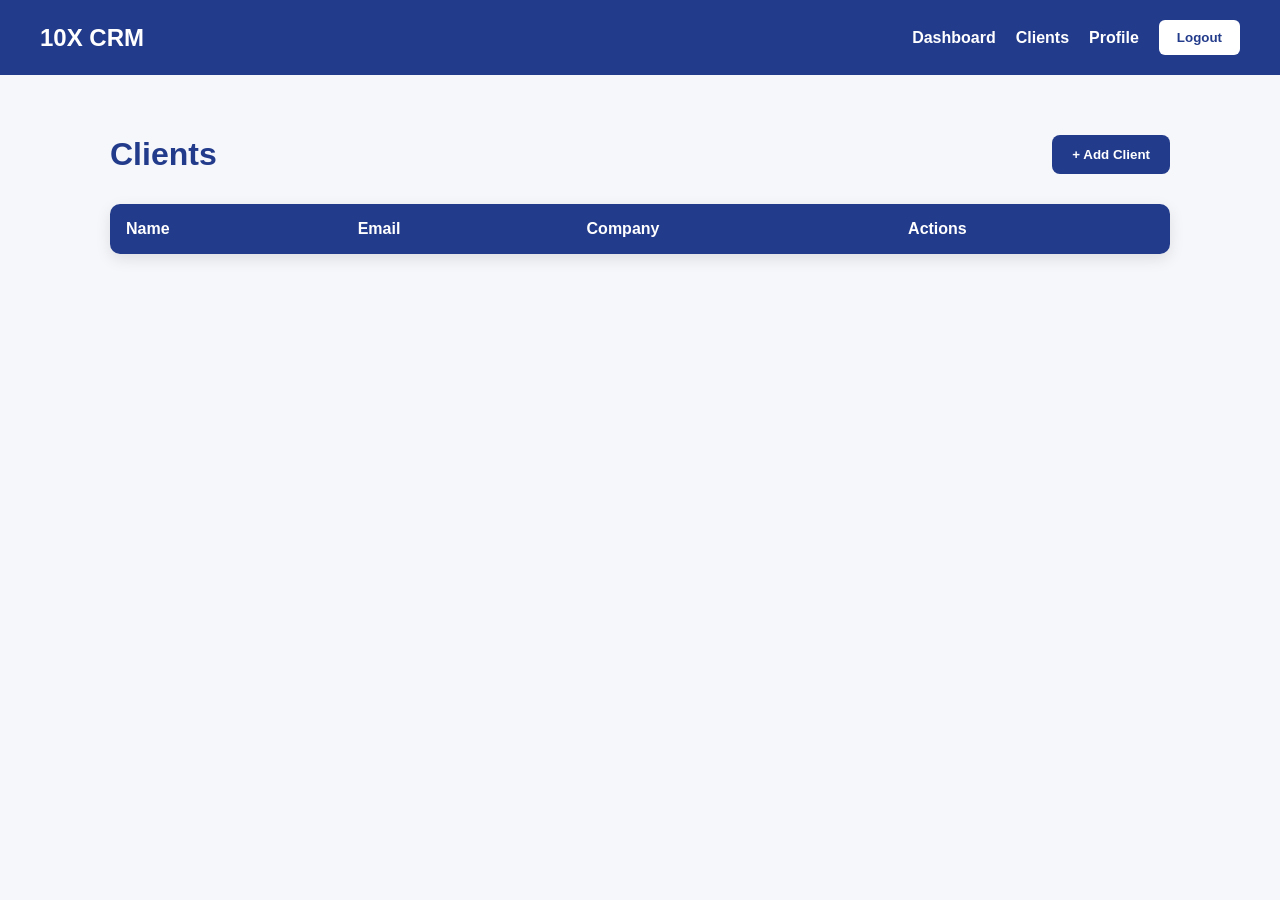
==== clients.html @ ea21c703 "Add update functionality for clients" ====
<!DOCTYPE html>
<html lang="en">
<head>
    <meta charset="UTF-8">
    <meta name="viewport" content="width=device-width, initial-scale=1.0">
    <title>10X CRM - Clients</title>

    <link rel="stylesheet" href="assets/css/clients.css">
</head>
<body>

<header class="header">

    <h2>10X CRM</h2>

    <nav>
        <a href="dashboard.html">Dashboard</a>
        <a href="clients.html">Clients</a>
        <a href="profile.html">Profile</a>
        <button id="logoutBtn">Logout</button>
    </nav>

</header>

<main class="clients-page">

    <div class="page-header">

        <h1>Clients</h1>

        <button id="openClientModal">
            + Add Client
        </button>

    </div>

    <table>

        <thead>

            <tr>

                <th>Name</th>
                <th>Email</th>
                <th>Company</th>
                <th>Actions</th>

            </tr>

        </thead>

        <tbody id="clientsTableBody">

        </tbody>

    </table>

</main>

<div id="clientModal" class="modal hidden">

    <div class="modal-content">

        <h2>Add Client</h2>

        <form id="clientForm" novalidate>

            <input
                type="text"
                id="clientName"
                placeholder="Client Name"
            >

            <small id="clientNameError" class="error-message"></small>

            <input
                type="email"
                id="clientEmail"
                placeholder="Client Email"
            >

            <small id="clientEmailError" class="error-message"></small>

            <input
                type="text"
                id="clientCompany"
                placeholder="Company"
            >

            <small id="clientCompanyError" class="error-message"></small>

            <div class="modal-actions">

                <button type="submit">
                    Save Client
                </button>

                <button type="button" id="closeModal">
                    Cancel
                </button>

            </div>

        </form>

    </div>

</div>

<div id="toast" class="toast"></div>

<script src="assets/js/helpers.js"></script>
<script src="assets/js/clients.js"></script>

</body>
</html>
---- assets/css/clients.css ----
* {
    margin: 0;
    padding: 0;
    box-sizing: border-box;
}

body {
    font-family: Arial, Helvetica, sans-serif;
    background: #f5f7fb;
}

.header {
    background: #233b8b;
    display: flex;
    justify-content: space-between;
    align-items: center;
    padding: 20px 40px;
}

.header h2 {
    color: white;
}

.header nav {
    display: flex;
    gap: 20px;
    align-items: center;
}

.header a {
    color: white;
    text-decoration: none;
    font-weight: bold;
}

.header a:hover {
    text-decoration: underline;
}

.header button {
    background: white;
    color: #233b8b;
    border: none;
    border-radius: 6px;
    padding: 10px 18px;
    cursor: pointer;
    font-weight: bold;
}

.clients-page {
    max-width: 1100px;
    margin: 40px auto;
    padding: 20px;
}

.page-header {
    display: flex;
    justify-content: space-between;
    align-items: center;
    margin-bottom: 30px;
}

.page-header h1 {
    color: #233b8b;
}

.page-header button {
    background: #233b8b;
    color: white;
    border: none;
    padding: 12px 20px;
    border-radius: 8px;
    cursor: pointer;
    font-weight: bold;
}

.page-header button:hover {
    background: #1b2f73;
}

table {
    width: 100%;
    border-collapse: collapse;
    background: white;
    border-radius: 10px;
    overflow: hidden;
    box-shadow: 0 5px 15px rgba(0,0,0,.1);
}

thead {
    background: #233b8b;
    color: white;
}

th,
td {
    padding: 16px;
    text-align: left;
}

tbody tr {
    border-bottom: 1px solid #eee;
}

tbody tr:last-child {
    border-bottom: none;
}



/* Modal */

.hidden {
    display: none !important;
}

.modal {
    position: fixed;
    inset: 0;
    background: rgba(0,0,0,.5);

    display: flex;
    justify-content: center;
    align-items: center;
}

.modal-content {
    width: 450px;
    background: white;
    border-radius: 10px;
    padding: 30px;
}

.modal-content h2 {
    margin-bottom: 20px;
    color: #233b8b;
}

.modal-content input {
    width: 100%;
    padding: 12px;
    margin-bottom: 5px;
    border: 1px solid #ccc;
    border-radius: 6px;
    font-size: 15px;
}

.modal-actions {
    display: flex;
    justify-content: flex-end;
    gap: 10px;
    margin-top: 20px;
}

.modal-actions button {
    padding: 10px 18px;
    border: none;
    border-radius: 6px;
    cursor: pointer;
    font-weight: bold;
}

.modal-actions button[type="submit"] {
    background: #233b8b;
    color: white;
}

.modal-actions button[type="button"] {
    background: #ddd;
}



/* Toast */

.toast {
    position: fixed;
    top: 20px;
    right: 20px;

    background-color: #28a745;
    color: white;

    padding: 15px 20px;

    border-radius: 8px;

    visibility: hidden;
    opacity: 0;

    transition: opacity 0.3s ease;

    z-index: 1000;
}




.edit-btn,
.delete-btn {

    padding: 8px 14px;
    border: none;
    border-radius: 6px;
    cursor: pointer;
    color: white;
    font-weight: bold;
}

.edit-btn {

    background: #007bff;
    margin-right: 8px;
}

.delete-btn {

    background: #dc3545;
}

.edit-btn:hover {

    background: #0056b3;
}

.delete-btn:hover {

    background: #b52a37;
}
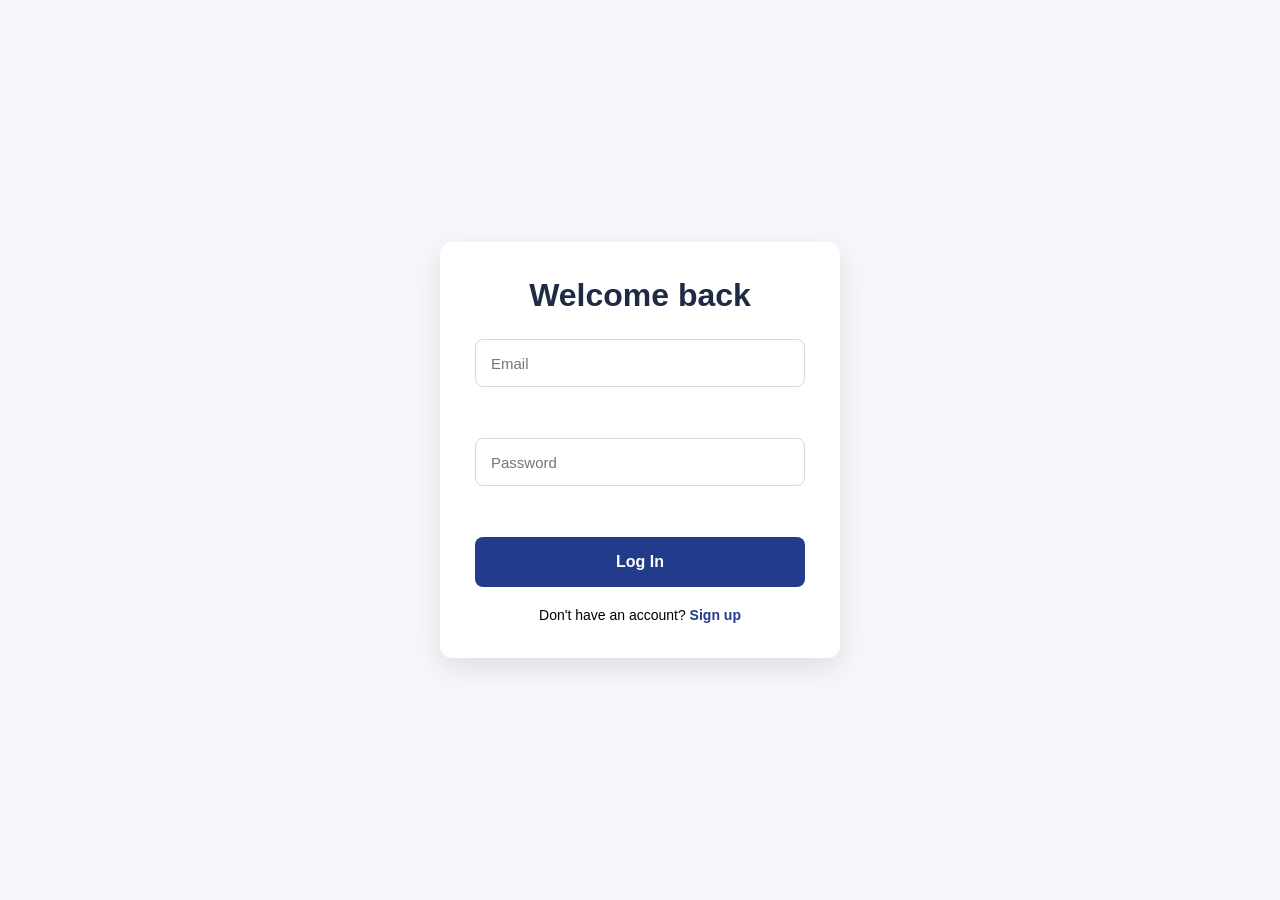
==== commit 1a2942c1: "Refactor authentication and auth guard" ====
--- a/clients.html
+++ b/clients.html
@@ -110,6 +110,7 @@
 <div id="toast" class="toast"></div>
 
 <script src="assets/js/helpers.js"></script>
+<script src="assets/js/guard.js"></script>
 <script src="assets/js/clients.js"></script>
 
 </body>
